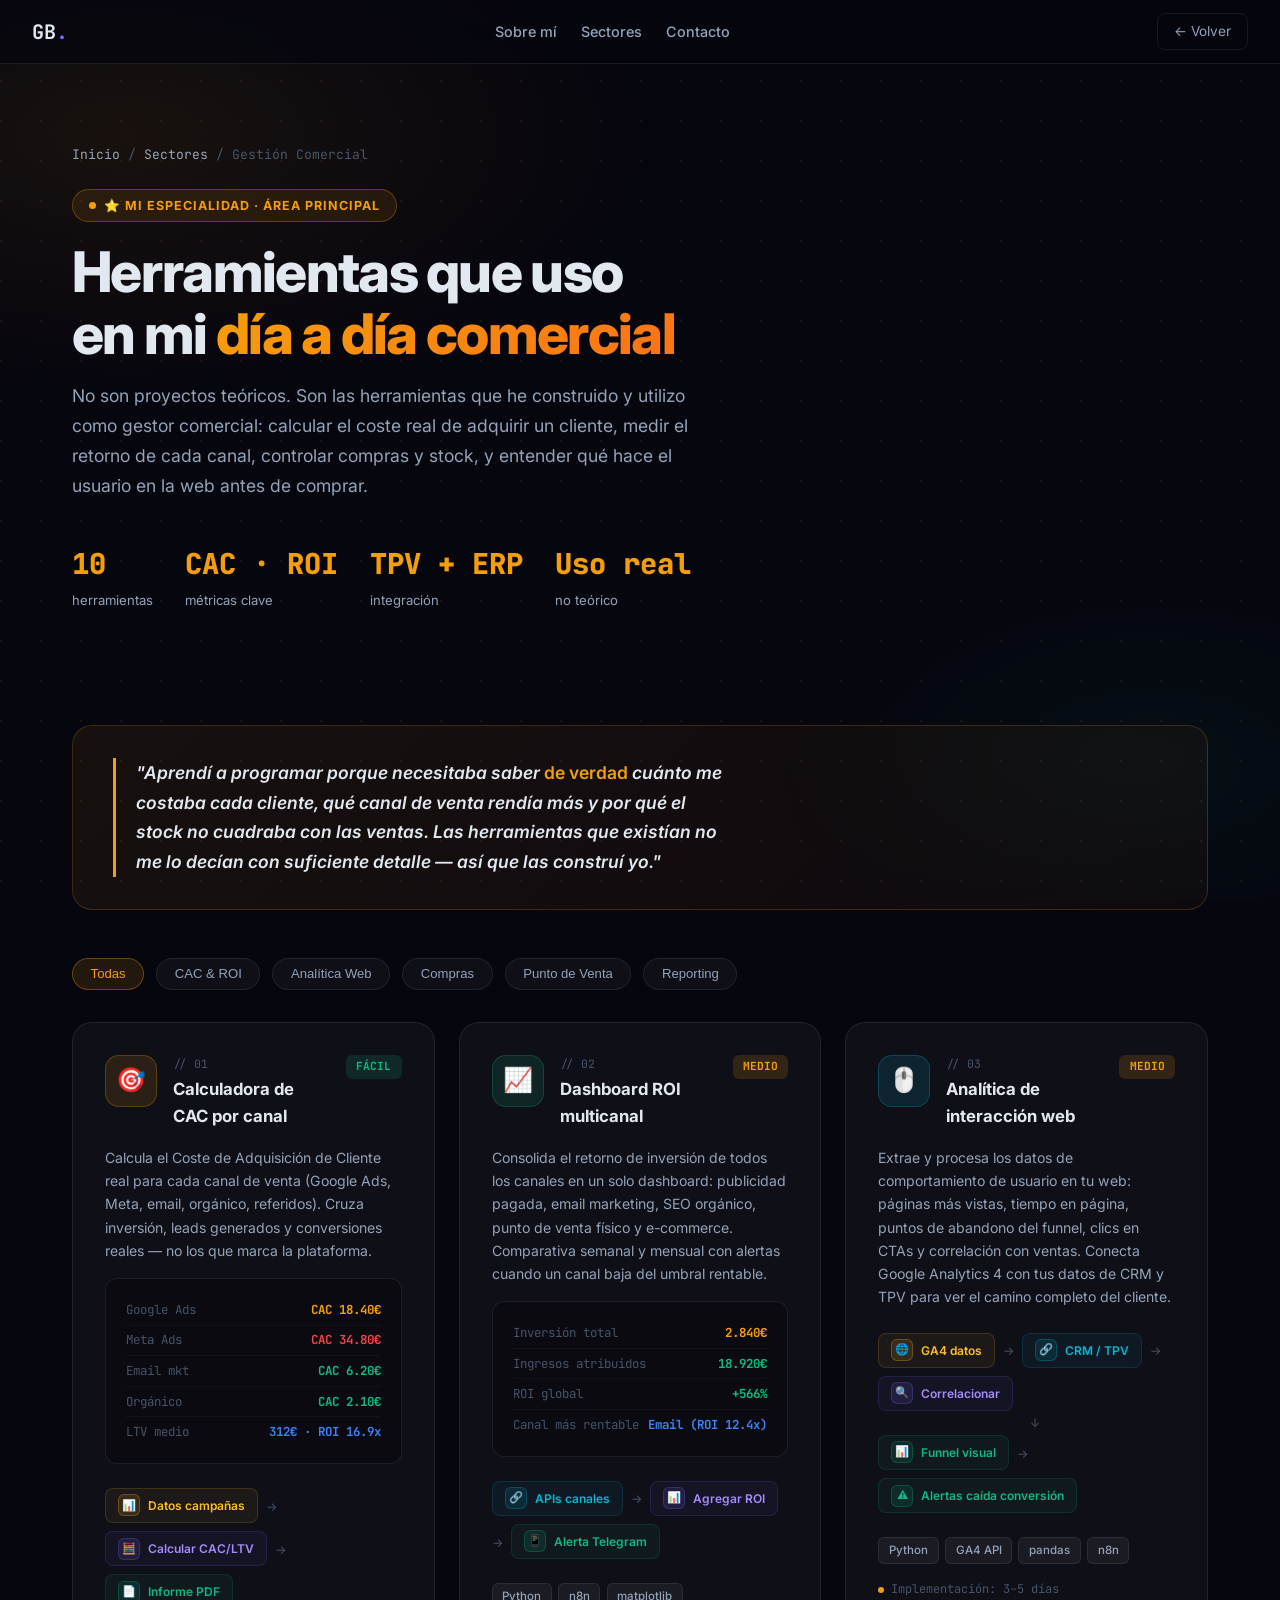
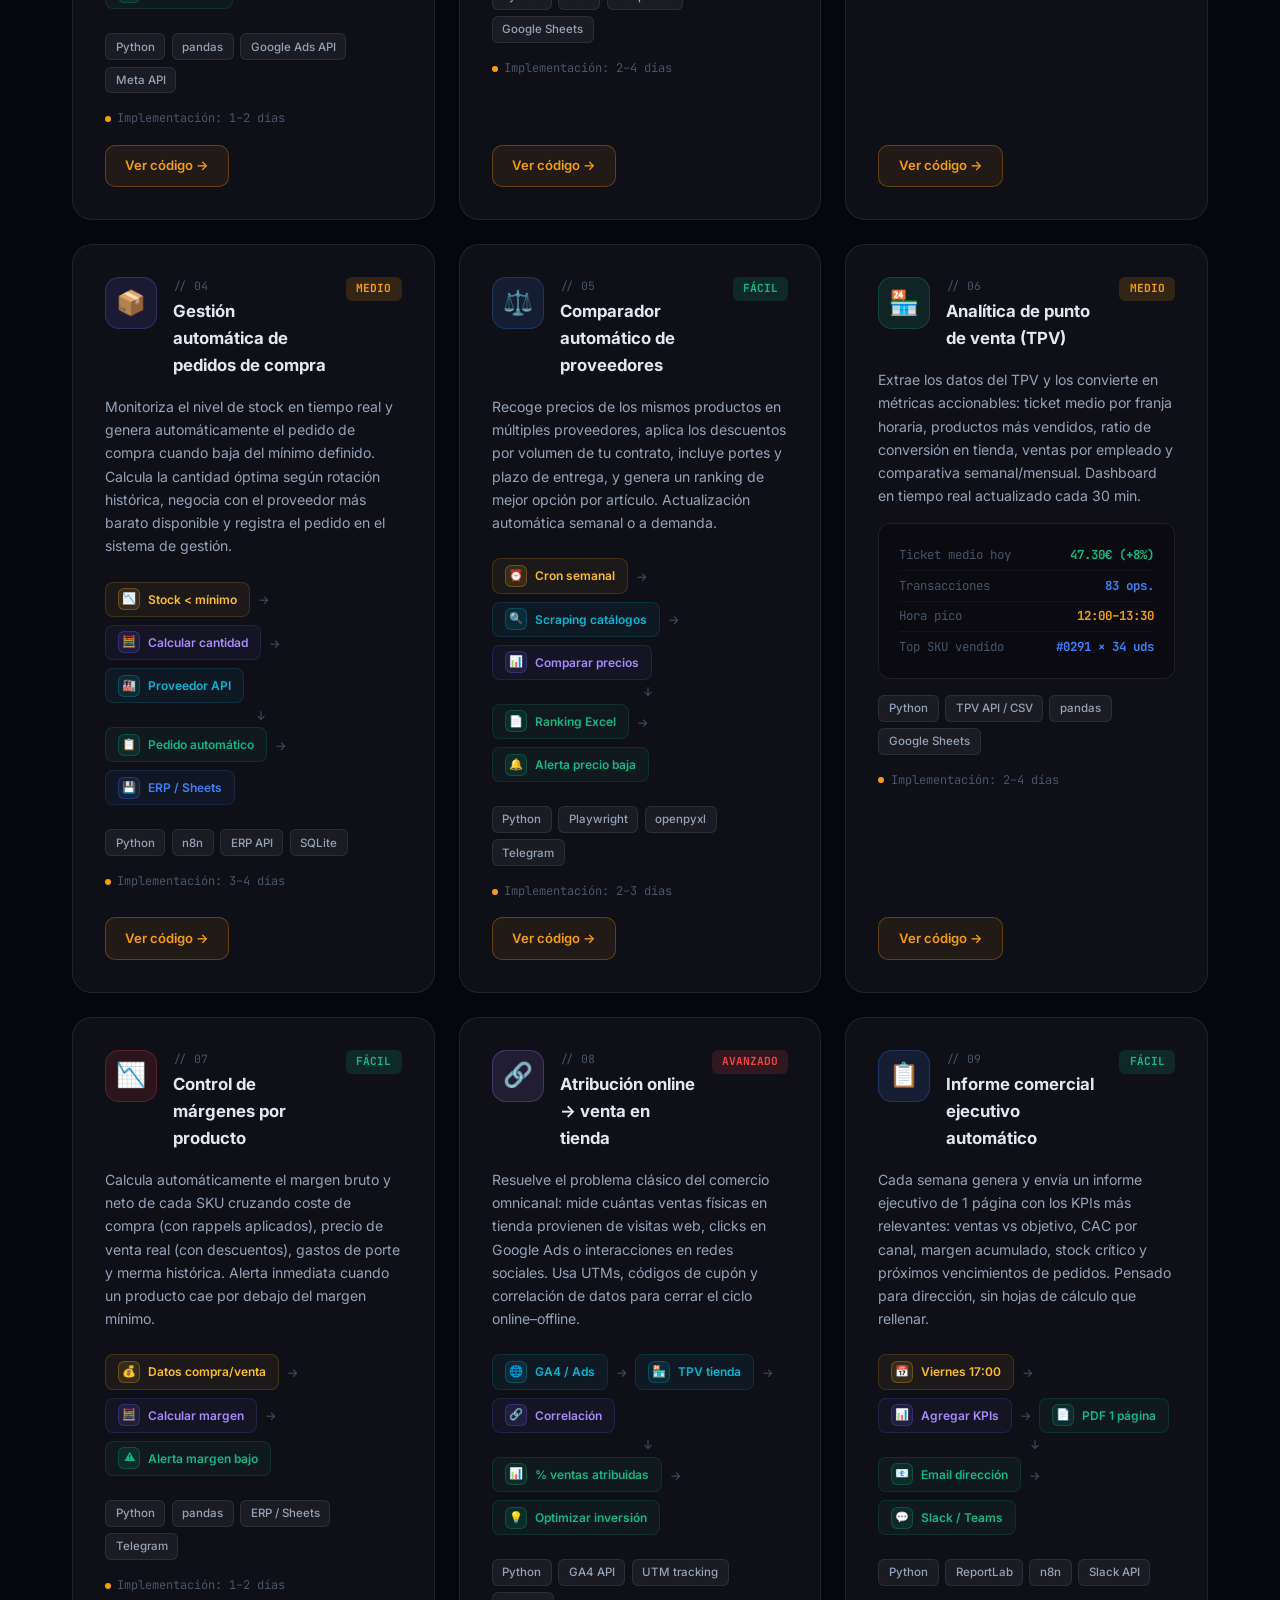
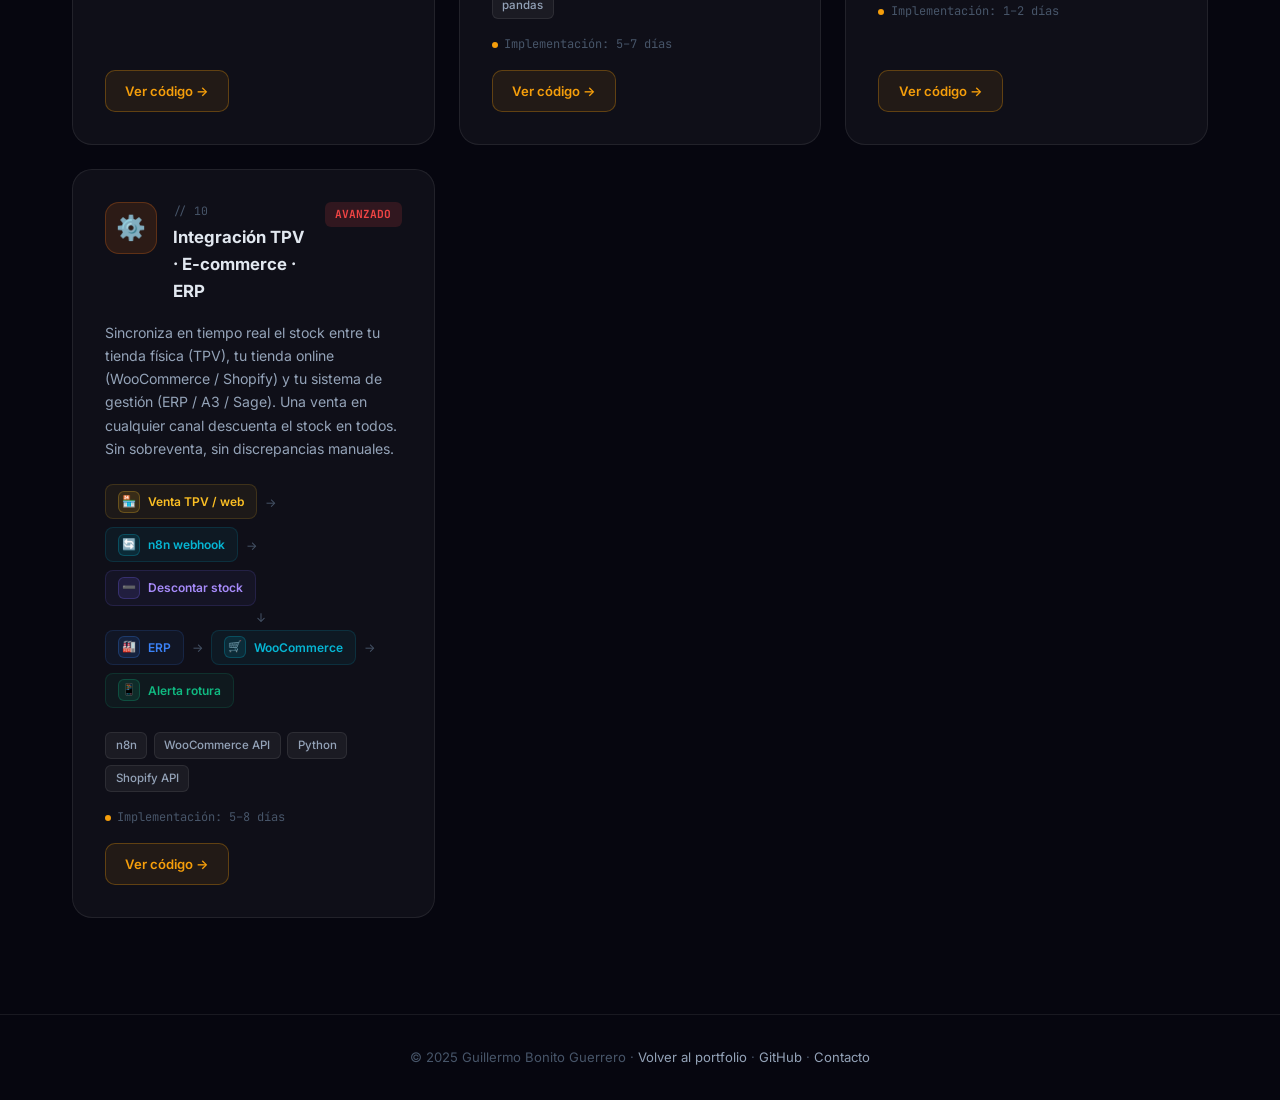
==== comercio.html @ 6737d1d6 "Add real profile, Gestion Comercial sector + page (CAC, ROI, TPV, compras), n8n to stack, rewrite he" ====
<!DOCTYPE html>
<html lang="es">
<head>
  <meta charset="UTF-8" />
  <meta name="viewport" content="width=device-width, initial-scale=1.0" />
  <title>Gestión Comercial & Automatización — Guillermo Bonito</title>
  <meta name="description" content="10 herramientas para gestión comercial: CAC, ROI, compras, TPV, analítica web y aplicaciones informáticas al comercio." />
  <link rel="preconnect" href="https://fonts.googleapis.com" />
  <link rel="preconnect" href="https://fonts.gstatic.com" crossorigin />
  <link href="https://fonts.googleapis.com/css2?family=Inter:wght@400;500;600;700&family=JetBrains+Mono:wght@400;500&display=swap" rel="stylesheet" />
  <style>
    *, *::before, *::after { box-sizing: border-box; margin: 0; padding: 0; }
    :root {
      --bg: #06060f; --bg2: #0d0d1a;
      --purple: #7c6aff; --purple-light: #a78bfa;
      --amber: #f59e0b; --cyan: #06b6d4; --blue: #3b82f6;
      --green: #10b981; --red: #ef4444; --orange: #f97316;
      --glass: rgba(255,255,255,0.04); --glass-border: rgba(255,255,255,0.08);
      --text: #e2e8f0; --text-muted: #94a3b8; --text-dim: #475569;
    }
    html { scroll-behavior: smooth; }
    body { background: var(--bg); color: var(--text); font-family: 'Inter', sans-serif; overflow-x: hidden; line-height: 1.6; }

    body::before {
      content: ''; position: fixed; inset: 0;
      background-image: radial-gradient(circle at 1px 1px, rgba(245,158,11,0.1) 1px, transparent 0);
      background-size: 40px 40px; pointer-events: none; z-index: 0;
      animation: bgDrift 20s ease-in-out infinite alternate;
    }
    @keyframes bgDrift { from{background-position:0 0} to{background-position:40px 40px} }
    body::after {
      content:''; position:fixed; inset:0;
      background: radial-gradient(ellipse 70% 50% at 10% 15%, rgba(245,158,11,0.08) 0%, transparent 60%),
                  radial-gradient(ellipse 50% 40% at 90% 85%, rgba(16,185,129,0.05) 0%, transparent 60%);
      pointer-events:none; z-index:0;
    }
    nav,main,footer,section,header { position: relative; z-index: 1; }

    /* NAV */
    .nav { position:fixed; top:0; left:0; right:0; z-index:100; display:flex; align-items:center; justify-content:space-between; padding:0 2rem; height:64px; background:rgba(6,6,15,0.75); backdrop-filter:blur(20px); border-bottom:1px solid var(--glass-border); }
    .nav-logo { font-family:'JetBrains Mono',monospace; font-weight:700; font-size:1.25rem; color:var(--text); text-decoration:none; }
    .nav-logo .accent { color: var(--purple); }
    .nav-links { display:flex; align-items:center; gap:1.5rem; }
    .nav-links a { color:var(--text-muted); text-decoration:none; font-size:0.9rem; font-weight:500; transition:color 0.2s; }
    .nav-links a:hover { color:var(--text); }
    .nav-back { display:flex; align-items:center; gap:0.5rem; color:var(--text-muted); font-size:0.85rem; text-decoration:none; border:1px solid var(--glass-border); padding:0.4rem 1rem; border-radius:8px; transition:all 0.2s; }
    .nav-back:hover { color:var(--text); border-color:rgba(255,255,255,0.2); }

    /* HERO */
    .hero { padding: 9rem 2rem 4rem; max-width: 1200px; margin: 0 auto; }
    .breadcrumb { display:flex; align-items:center; gap:0.5rem; font-size:0.82rem; color:var(--text-dim); font-family:'JetBrains Mono',monospace; margin-bottom:1.5rem; }
    .breadcrumb a { color:var(--text-muted); text-decoration:none; }
    .breadcrumb a:hover { color:var(--text); }

    .sector-badge { display:inline-flex; align-items:center; gap:0.5rem; background:rgba(245,158,11,0.1); border:1px solid rgba(245,158,11,0.3); border-radius:999px; padding:0.35rem 1rem; font-size:0.78rem; font-weight:700; color:var(--amber); text-transform:uppercase; letter-spacing:0.08em; margin-bottom:1.25rem; }
    .sector-badge::before { content:''; width:7px; height:7px; border-radius:50%; background:var(--amber); animation:blink 1.4s ease-in-out infinite; }
    @keyframes blink { 0%,100%{opacity:1} 50%{opacity:0.2} }

    .hero-title { font-size:clamp(2.2rem,5vw,3.5rem); font-weight:800; line-height:1.1; letter-spacing:-0.03em; margin-bottom:1rem; }
    .hl { background:linear-gradient(135deg,#f59e0b,#f97316); -webkit-background-clip:text; -webkit-text-fill-color:transparent; background-clip:text; }
    .hero-subtitle { font-size:1.1rem; color:var(--text-muted); max-width:640px; margin-bottom:2.5rem; line-height:1.7; }

    .hero-stats { display:flex; flex-wrap:wrap; gap:2rem; margin-bottom:3rem; }
    .hero-stat strong { display:block; font-size:1.8rem; font-weight:800; color:var(--amber); font-family:'JetBrains Mono',monospace; }
    .hero-stat span { font-size:0.82rem; color:var(--text-muted); }

    /* PERFIL BLOQUE */
    .profile-block { max-width:1200px; margin:0 auto 3rem; padding:0 2rem; }
    .profile-inner { background:linear-gradient(135deg,rgba(245,158,11,0.07),rgba(249,115,22,0.04)); border:1px solid rgba(245,158,11,0.2); border-radius:20px; padding:2rem 2.5rem; display:flex; flex-wrap:wrap; gap:2rem; align-items:center; }
    .profile-quote { font-size:1.1rem; font-weight:600; color:var(--text); font-style:italic; max-width:620px; line-height:1.7; border-left:3px solid var(--amber); padding-left:1.25rem; }
    .profile-quote em { color:var(--amber); font-style:normal; }

    /* FILTER */
    .filter-bar { max-width:1200px; margin:0 auto 2rem; padding:0 2rem; display:flex; flex-wrap:wrap; gap:0.75rem; }
    .filter-btn { padding:0.45rem 1.1rem; border-radius:999px; border:1px solid var(--glass-border); background:var(--glass); color:var(--text-muted); font-size:0.82rem; font-weight:500; cursor:pointer; transition:all 0.2s; }
    .filter-btn:hover,.filter-btn.active { background:rgba(245,158,11,0.12); border-color:rgba(245,158,11,0.35); color:var(--amber); }

    /* GRID */
    .projects-grid { max-width:1200px; margin:0 auto; padding:0 2rem 6rem; display:grid; grid-template-columns:repeat(auto-fill,minmax(340px,1fr)); gap:1.5rem; }

    /* CARD */
    .pcard { background:var(--glass); border:1px solid var(--glass-border); border-radius:20px; padding:2rem; display:flex; flex-direction:column; gap:1rem; transition:transform 0.25s ease,border-color 0.25s ease,box-shadow 0.25s ease; position:relative; overflow:hidden; }
    .pcard::before { content:''; position:absolute; top:0; left:0; right:0; height:3px; background:linear-gradient(90deg,#f59e0b,#f97316); opacity:0; transition:opacity 0.3s; }
    .pcard:hover { transform:translateY(-4px); border-color:rgba(245,158,11,0.25); box-shadow:0 16px 48px rgba(0,0,0,0.3); }
    .pcard:hover::before { opacity:1; }

    .pcard-header { display:flex; align-items:flex-start; justify-content:space-between; gap:1rem; }
    .pcard-icon { width:52px; height:52px; flex-shrink:0; border-radius:14px; display:flex; align-items:center; justify-content:center; font-size:1.5rem; }
    .pcard-meta { flex:1; }
    .pcard-num { font-family:'JetBrains Mono',monospace; font-size:0.72rem; color:var(--text-dim); margin-bottom:0.2rem; }
    .pcard-title { font-size:1.05rem; font-weight:700; color:var(--text); }
    .pcard-diff { padding:0.2rem 0.65rem; border-radius:6px; font-size:0.7rem; font-weight:700; font-family:'JetBrains Mono',monospace; flex-shrink:0; }
    .diff-easy { background:rgba(16,185,129,0.15); color:var(--green); }
    .diff-med  { background:rgba(245,158,11,0.15); color:var(--amber); }
    .diff-hard { background:rgba(239,68,68,0.15);  color:var(--red); }

    .pcard-desc { font-size:0.88rem; color:var(--text-muted); line-height:1.65; }

    /* METRIC PREVIEW — for CAC/ROI cards */
    .metric-preview { background:rgba(0,0,0,0.3); border:1px solid var(--glass-border); border-radius:12px; padding:1rem 1.25rem; font-family:'JetBrains Mono',monospace; font-size:0.78rem; }
    .metric-row { display:flex; justify-content:space-between; align-items:center; padding:0.3rem 0; border-bottom:1px solid rgba(255,255,255,0.04); }
    .metric-row:last-child { border-bottom:none; }
    .metric-label { color:var(--text-dim); }
    .metric-value { font-weight:700; }
    .metric-green { color:var(--green); }
    .metric-amber { color:var(--amber); }
    .metric-red { color:var(--red); }
    .metric-blue { color:var(--blue); }

    /* WORKFLOW */
    .wf { display:flex; flex-direction:column; gap:0; margin:0.5rem 0; }
    .wf-row { display:flex; align-items:center; gap:0.5rem; flex-wrap:wrap; }
    .wf-node { display:flex; align-items:center; gap:0.5rem; padding:0.35rem 0.75rem; border-radius:8px; font-size:0.75rem; font-weight:600; white-space:nowrap; }
    .wf-icon { width:22px; height:22px; border-radius:6px; display:flex; align-items:center; justify-content:center; font-size:0.7rem; flex-shrink:0; }
    .wf-arrow::after { content:'→'; font-size:0.75rem; color:var(--text-dim); }
    .wf-arrow-down { width:100%; display:flex; justify-content:center; color:var(--text-dim); font-size:0.75rem; padding:0.15rem 0 0.15rem 1rem; }
    .wf-trigger .wf-icon { background:rgba(251,191,36,0.12);border:1px solid rgba(251,191,36,0.25);color:#fbbf24; }
    .wf-trigger { color:#fbbf24; background:rgba(251,191,36,0.06); border:1px solid rgba(251,191,36,0.15); }
    .wf-process .wf-icon { background:rgba(124,106,255,0.12);border:1px solid rgba(124,106,255,0.25);color:#7c6aff; }
    .wf-process { color:#a78bfa; background:rgba(124,106,255,0.06); border:1px solid rgba(124,106,255,0.15); }
    .wf-api .wf-icon { background:rgba(6,182,212,0.12);border:1px solid rgba(6,182,212,0.25);color:#06b6d4; }
    .wf-api { color:#06b6d4; background:rgba(6,182,212,0.06); border:1px solid rgba(6,182,212,0.15); }
    .wf-storage .wf-icon { background:rgba(59,130,246,0.12);border:1px solid rgba(59,130,246,0.25);color:#3b82f6; }
    .wf-storage { color:#3b82f6; background:rgba(59,130,246,0.06); border:1px solid rgba(59,130,246,0.15); }
    .wf-output .wf-icon { background:rgba(16,185,129,0.12);border:1px solid rgba(16,185,129,0.25);color:#10b981; }
    .wf-output { color:#10b981; background:rgba(16,185,129,0.06); border:1px solid rgba(16,185,129,0.15); }

    .pcard-tags { display:flex; flex-wrap:wrap; gap:0.4rem; }
    .tag { padding:0.2rem 0.6rem; border-radius:6px; font-size:0.72rem; font-weight:500; background:rgba(255,255,255,0.05); border:1px solid rgba(255,255,255,0.08); color:var(--text-muted); }
    .pcard-time { display:flex; align-items:center; gap:0.4rem; font-size:0.75rem; color:var(--text-dim); font-family:'JetBrains Mono',monospace; }
    .pcard-time .dot { width:6px; height:6px; border-radius:50%; background:var(--amber); animation:blink 1.4s ease-in-out infinite; }
    .pcard-cta { display:inline-flex; align-items:center; gap:0.5rem; margin-top:auto; padding:0.6rem 1.2rem; border-radius:10px; border:1px solid rgba(245,158,11,0.3); background:rgba(245,158,11,0.08); color:var(--amber); font-size:0.82rem; font-weight:600; text-decoration:none; transition:all 0.2s; align-self:flex-start; }
    .pcard-cta:hover { background:rgba(245,158,11,0.16); border-color:rgba(245,158,11,0.5); }

    footer { border-top:1px solid var(--glass-border); padding:2rem; text-align:center; font-size:0.82rem; color:var(--text-dim); }
    footer a { color:var(--text-muted); text-decoration:none; }
    footer a:hover { color:var(--text); }
    .fade-up { opacity:0; transform:translateY(24px); transition:opacity 0.6s ease,transform 0.6s ease; }
    .fade-up.visible { opacity:1; transform:translateY(0); }
  </style>
</head>
<body>

  <nav class="nav">
    <a href="index.html" class="nav-logo">GB<span class="accent">.</span></a>
    <div class="nav-links">
      <a href="index.html#sobre-mi">Sobre mí</a>
      <a href="index.html#sectores">Sectores</a>
      <a href="index.html#contacto">Contacto</a>
    </div>
    <a href="index.html#sectores" class="nav-back">← Volver</a>
  </nav>

  <header class="hero">
    <div class="breadcrumb fade-up">
      <a href="index.html">Inicio</a><span>/</span>
      <a href="index.html#sectores">Sectores</a><span>/</span>
      <span>Gestión Comercial</span>
    </div>

    <div class="sector-badge fade-up">⭐ Mi especialidad · Área principal</div>

    <h1 class="hero-title fade-up">
      Herramientas que uso<br>en mi <span class="hl">día a día comercial</span>
    </h1>
    <p class="hero-subtitle fade-up">
      No son proyectos teóricos. Son las herramientas que he construido y utilizo como gestor comercial: calcular el coste real de adquirir un cliente, medir el retorno de cada canal, controlar compras y stock, y entender qué hace el usuario en la web antes de comprar.
    </p>

    <div class="hero-stats fade-up">
      <div class="hero-stat"><strong>10</strong><span>herramientas</span></div>
      <div class="hero-stat"><strong>CAC · ROI</strong><span>métricas clave</span></div>
      <div class="hero-stat"><strong>TPV + ERP</strong><span>integración</span></div>
      <div class="hero-stat"><strong>Uso real</strong><span>no teórico</span></div>
    </div>
  </header>

  <!-- PERFIL -->
  <div class="profile-block fade-up">
    <div class="profile-inner">
      <p class="profile-quote">
        "Aprendí a programar porque necesitaba saber <em>de verdad</em> cuánto me costaba cada cliente, qué canal de venta rendía más y por qué el stock no cuadraba con las ventas. Las herramientas que existían no me lo decían con suficiente detalle — así que las construí yo."
      </p>
    </div>
  </div>

  <!-- FILTER -->
  <div class="filter-bar fade-up">
    <button class="filter-btn active" data-filter="all">Todas</button>
    <button class="filter-btn" data-filter="cac-roi">CAC &amp; ROI</button>
    <button class="filter-btn" data-filter="web">Analítica Web</button>
    <button class="filter-btn" data-filter="compras">Compras</button>
    <button class="filter-btn" data-filter="tpv">Punto de Venta</button>
    <button class="filter-btn" data-filter="reporting">Reporting</button>
  </div>

  <div class="projects-grid">

    <!-- 01 CALCULADORA CAC -->
    <div class="pcard fade-up" data-tags="cac-roi reporting">
      <div class="pcard-header">
        <div class="pcard-icon" style="background:rgba(245,158,11,0.12);border:1px solid rgba(245,158,11,0.25);">🎯</div>
        <div class="pcard-meta">
          <div class="pcard-num">// 01</div>
          <div class="pcard-title">Calculadora de CAC por canal</div>
        </div>
        <span class="pcard-diff diff-easy">FÁCIL</span>
      </div>
      <p class="pcard-desc">Calcula el Coste de Adquisición de Cliente real para cada canal de venta (Google Ads, Meta, email, orgánico, referidos). Cruza inversión, leads generados y conversiones reales — no los que marca la plataforma.</p>
      <div class="metric-preview">
        <div class="metric-row"><span class="metric-label">Google Ads</span><span class="metric-value metric-amber">CAC 18.40€</span></div>
        <div class="metric-row"><span class="metric-label">Meta Ads</span><span class="metric-value metric-red">CAC 34.80€</span></div>
        <div class="metric-row"><span class="metric-label">Email mkt</span><span class="metric-value metric-green">CAC 6.20€</span></div>
        <div class="metric-row"><span class="metric-label">Orgánico</span><span class="metric-value metric-green">CAC 2.10€</span></div>
        <div class="metric-row"><span class="metric-label">LTV medio</span><span class="metric-value metric-blue">312€ · ROI 16.9x</span></div>
      </div>
      <div class="wf">
        <div class="wf-row">
          <div class="wf-node wf-trigger"><div class="wf-icon">📊</div>Datos campañas</div>
          <div class="wf-arrow"></div>
          <div class="wf-node wf-process"><div class="wf-icon">🧮</div>Calcular CAC/LTV</div>
          <div class="wf-arrow"></div>
          <div class="wf-node wf-output"><div class="wf-icon">📄</div>Informe PDF</div>
        </div>
      </div>
      <div class="pcard-tags"><span class="tag">Python</span><span class="tag">pandas</span><span class="tag">Google Ads API</span><span class="tag">Meta API</span></div>
      <div class="pcard-time"><div class="dot"></div>Implementación: 1–2 días</div>
      <a href="https://github.com/guillermobg08-a11y" target="_blank" class="pcard-cta">Ver código →</a>
    </div>

    <!-- 02 DASHBOARD ROI MULTICANAL -->
    <div class="pcard fade-up" data-tags="cac-roi reporting">
      <div class="pcard-header">
        <div class="pcard-icon" style="background:rgba(16,185,129,0.12);border:1px solid rgba(16,185,129,0.25);">📈</div>
        <div class="pcard-meta">
          <div class="pcard-num">// 02</div>
          <div class="pcard-title">Dashboard ROI multicanal</div>
        </div>
        <span class="pcard-diff diff-med">MEDIO</span>
      </div>
      <p class="pcard-desc">Consolida el retorno de inversión de todos los canales en un solo dashboard: publicidad pagada, email marketing, SEO orgánico, punto de venta físico y e-commerce. Comparativa semanal y mensual con alertas cuando un canal baja del umbral rentable.</p>
      <div class="metric-preview">
        <div class="metric-row"><span class="metric-label">Inversión total</span><span class="metric-value metric-amber">2.840€</span></div>
        <div class="metric-row"><span class="metric-label">Ingresos atribuidos</span><span class="metric-value metric-green">18.920€</span></div>
        <div class="metric-row"><span class="metric-label">ROI global</span><span class="metric-value metric-green">+566%</span></div>
        <div class="metric-row"><span class="metric-label">Canal más rentable</span><span class="metric-value metric-blue">Email (ROI 12.4x)</span></div>
      </div>
      <div class="wf">
        <div class="wf-row">
          <div class="wf-node wf-api"><div class="wf-icon">🔗</div>APIs canales</div>
          <div class="wf-arrow"></div>
          <div class="wf-node wf-process"><div class="wf-icon">📊</div>Agregar ROI</div>
          <div class="wf-arrow"></div>
          <div class="wf-node wf-output"><div class="wf-icon">📱</div>Alerta Telegram</div>
        </div>
      </div>
      <div class="pcard-tags"><span class="tag">Python</span><span class="tag">n8n</span><span class="tag">matplotlib</span><span class="tag">Google Sheets</span></div>
      <div class="pcard-time"><div class="dot"></div>Implementación: 2–4 días</div>
      <a href="https://github.com/guillermobg08-a11y" target="_blank" class="pcard-cta">Ver código →</a>
    </div>

    <!-- 03 ANALÍTICA DE INTERACCIÓN WEB -->
    <div class="pcard fade-up" data-tags="web">
      <div class="pcard-header">
        <div class="pcard-icon" style="background:rgba(6,182,212,0.12);border:1px solid rgba(6,182,212,0.25);">🖱️</div>
        <div class="pcard-meta">
          <div class="pcard-num">// 03</div>
          <div class="pcard-title">Analítica de interacción web</div>
        </div>
        <span class="pcard-diff diff-med">MEDIO</span>
      </div>
      <p class="pcard-desc">Extrae y procesa los datos de comportamiento de usuario en tu web: páginas más vistas, tiempo en página, puntos de abandono del funnel, clics en CTAs y correlación con ventas. Conecta Google Analytics 4 con tus datos de CRM y TPV para ver el camino completo del cliente.</p>
      <div class="wf">
        <div class="wf-row">
          <div class="wf-node wf-trigger"><div class="wf-icon">🌐</div>GA4 datos</div>
          <div class="wf-arrow"></div>
          <div class="wf-node wf-api"><div class="wf-icon">🔗</div>CRM / TPV</div>
          <div class="wf-arrow"></div>
          <div class="wf-node wf-process"><div class="wf-icon">🔍</div>Correlacionar</div>
        </div>
        <div class="wf-arrow-down">↓</div>
        <div class="wf-row">
          <div class="wf-node wf-output"><div class="wf-icon">📊</div>Funnel visual</div>
          <div class="wf-arrow"></div>
          <div class="wf-node wf-output"><div class="wf-icon">⚠️</div>Alertas caída conversión</div>
        </div>
      </div>
      <div class="pcard-tags"><span class="tag">Python</span><span class="tag">GA4 API</span><span class="tag">pandas</span><span class="tag">n8n</span></div>
      <div class="pcard-time"><div class="dot"></div>Implementación: 3–5 días</div>
      <a href="https://github.com/guillermobg08-a11y" target="_blank" class="pcard-cta">Ver código →</a>
    </div>

    <!-- 04 GESTIÓN DE PEDIDOS DE COMPRA -->
    <div class="pcard fade-up" data-tags="compras">
      <div class="pcard-header">
        <div class="pcard-icon" style="background:rgba(124,106,255,0.12);border:1px solid rgba(124,106,255,0.25);">📦</div>
        <div class="pcard-meta">
          <div class="pcard-num">// 04</div>
          <div class="pcard-title">Gestión automática de pedidos de compra</div>
        </div>
        <span class="pcard-diff diff-med">MEDIO</span>
      </div>
      <p class="pcard-desc">Monitoriza el nivel de stock en tiempo real y genera automáticamente el pedido de compra cuando baja del mínimo definido. Calcula la cantidad óptima según rotación histórica, negocia con el proveedor más barato disponible y registra el pedido en el sistema de gestión.</p>
      <div class="wf">
        <div class="wf-row">
          <div class="wf-node wf-trigger"><div class="wf-icon">📉</div>Stock &lt; mínimo</div>
          <div class="wf-arrow"></div>
          <div class="wf-node wf-process"><div class="wf-icon">🧮</div>Calcular cantidad</div>
          <div class="wf-arrow"></div>
          <div class="wf-node wf-api"><div class="wf-icon">🏭</div>Proveedor API</div>
        </div>
        <div class="wf-arrow-down">↓</div>
        <div class="wf-row">
          <div class="wf-node wf-output"><div class="wf-icon">📋</div>Pedido automático</div>
          <div class="wf-arrow"></div>
          <div class="wf-node wf-storage"><div class="wf-icon">💾</div>ERP / Sheets</div>
        </div>
      </div>
      <div class="pcard-tags"><span class="tag">Python</span><span class="tag">n8n</span><span class="tag">ERP API</span><span class="tag">SQLite</span></div>
      <div class="pcard-time"><div class="dot"></div>Implementación: 3–4 días</div>
      <a href="https://github.com/guillermobg08-a11y" target="_blank" class="pcard-cta">Ver código →</a>
    </div>

    <!-- 05 COMPARADOR DE PROVEEDORES -->
    <div class="pcard fade-up" data-tags="compras">
      <div class="pcard-header">
        <div class="pcard-icon" style="background:rgba(59,130,246,0.12);border:1px solid rgba(59,130,246,0.25);">⚖️</div>
        <div class="pcard-meta">
          <div class="pcard-num">// 05</div>
          <div class="pcard-title">Comparador automático de proveedores</div>
        </div>
        <span class="pcard-diff diff-easy">FÁCIL</span>
      </div>
      <p class="pcard-desc">Recoge precios de los mismos productos en múltiples proveedores, aplica los descuentos por volumen de tu contrato, incluye portes y plazo de entrega, y genera un ranking de mejor opción por artículo. Actualización automática semanal o a demanda.</p>
      <div class="wf">
        <div class="wf-row">
          <div class="wf-node wf-trigger"><div class="wf-icon">⏰</div>Cron semanal</div>
          <div class="wf-arrow"></div>
          <div class="wf-node wf-api"><div class="wf-icon">🔍</div>Scraping catálogos</div>
          <div class="wf-arrow"></div>
          <div class="wf-node wf-process"><div class="wf-icon">📊</div>Comparar precios</div>
        </div>
        <div class="wf-arrow-down">↓</div>
        <div class="wf-row">
          <div class="wf-node wf-output"><div class="wf-icon">📄</div>Ranking Excel</div>
          <div class="wf-arrow"></div>
          <div class="wf-node wf-output"><div class="wf-icon">🔔</div>Alerta precio baja</div>
        </div>
      </div>
      <div class="pcard-tags"><span class="tag">Python</span><span class="tag">Playwright</span><span class="tag">openpyxl</span><span class="tag">Telegram</span></div>
      <div class="pcard-time"><div class="dot"></div>Implementación: 2–3 días</div>
      <a href="https://github.com/guillermobg08-a11y" target="_blank" class="pcard-cta">Ver código →</a>
    </div>

    <!-- 06 ANALÍTICA TPV -->
    <div class="pcard fade-up" data-tags="tpv reporting">
      <div class="pcard-header">
        <div class="pcard-icon" style="background:rgba(16,185,129,0.12);border:1px solid rgba(16,185,129,0.25);">🏪</div>
        <div class="pcard-meta">
          <div class="pcard-num">// 06</div>
          <div class="pcard-title">Analítica de punto de venta (TPV)</div>
        </div>
        <span class="pcard-diff diff-med">MEDIO</span>
      </div>
      <p class="pcard-desc">Extrae los datos del TPV y los convierte en métricas accionables: ticket medio por franja horaria, productos más vendidos, ratio de conversión en tienda, ventas por empleado y comparativa semanal/mensual. Dashboard en tiempo real actualizado cada 30 min.</p>
      <div class="metric-preview">
        <div class="metric-row"><span class="metric-label">Ticket medio hoy</span><span class="metric-value metric-green">47.30€ (+8%)</span></div>
        <div class="metric-row"><span class="metric-label">Transacciones</span><span class="metric-value metric-blue">83 ops.</span></div>
        <div class="metric-row"><span class="metric-label">Hora pico</span><span class="metric-value metric-amber">12:00–13:30</span></div>
        <div class="metric-row"><span class="metric-label">Top SKU vendido</span><span class="metric-value metric-blue">#0291 × 34 uds</span></div>
      </div>
      <div class="pcard-tags"><span class="tag">Python</span><span class="tag">TPV API / CSV</span><span class="tag">pandas</span><span class="tag">Google Sheets</span></div>
      <div class="pcard-time"><div class="dot"></div>Implementación: 2–4 días</div>
      <a href="https://github.com/guillermobg08-a11y" target="_blank" class="pcard-cta">Ver código →</a>
    </div>

    <!-- 07 CONTROL DE MÁRGENES -->
    <div class="pcard fade-up" data-tags="compras reporting cac-roi">
      <div class="pcard-header">
        <div class="pcard-icon" style="background:rgba(239,68,68,0.12);border:1px solid rgba(239,68,68,0.25);">📉</div>
        <div class="pcard-meta">
          <div class="pcard-num">// 07</div>
          <div class="pcard-title">Control de márgenes por producto</div>
        </div>
        <span class="pcard-diff diff-easy">FÁCIL</span>
      </div>
      <p class="pcard-desc">Calcula automáticamente el margen bruto y neto de cada SKU cruzando coste de compra (con rappels aplicados), precio de venta real (con descuentos), gastos de porte y merma histórica. Alerta inmediata cuando un producto cae por debajo del margen mínimo.</p>
      <div class="wf">
        <div class="wf-row">
          <div class="wf-node wf-trigger"><div class="wf-icon">💰</div>Datos compra/venta</div>
          <div class="wf-arrow"></div>
          <div class="wf-node wf-process"><div class="wf-icon">🧮</div>Calcular margen</div>
          <div class="wf-arrow"></div>
          <div class="wf-node wf-output"><div class="wf-icon">⚠️</div>Alerta margen bajo</div>
        </div>
      </div>
      <div class="pcard-tags"><span class="tag">Python</span><span class="tag">pandas</span><span class="tag">ERP / Sheets</span><span class="tag">Telegram</span></div>
      <div class="pcard-time"><div class="dot"></div>Implementación: 1–2 días</div>
      <a href="https://github.com/guillermobg08-a11y" target="_blank" class="pcard-cta">Ver código →</a>
    </div>

    <!-- 08 SEGUIMIENTO DE CAMPAÑAS ONLINE–OFFLINE -->
    <div class="pcard fade-up" data-tags="web cac-roi">
      <div class="pcard-header">
        <div class="pcard-icon" style="background:rgba(167,139,250,0.12);border:1px solid rgba(167,139,250,0.25);">🔗</div>
        <div class="pcard-meta">
          <div class="pcard-num">// 08</div>
          <div class="pcard-title">Atribución online → venta en tienda</div>
        </div>
        <span class="pcard-diff diff-hard">AVANZADO</span>
      </div>
      <p class="pcard-desc">Resuelve el problema clásico del comercio omnicanal: mide cuántas ventas físicas en tienda provienen de visitas web, clicks en Google Ads o interacciones en redes sociales. Usa UTMs, códigos de cupón y correlación de datos para cerrar el ciclo online–offline.</p>
      <div class="wf">
        <div class="wf-row">
          <div class="wf-node wf-api"><div class="wf-icon">🌐</div>GA4 / Ads</div>
          <div class="wf-arrow"></div>
          <div class="wf-node wf-api"><div class="wf-icon">🏪</div>TPV tienda</div>
          <div class="wf-arrow"></div>
          <div class="wf-node wf-process"><div class="wf-icon">🔗</div>Correlación</div>
        </div>
        <div class="wf-arrow-down">↓</div>
        <div class="wf-row">
          <div class="wf-node wf-output"><div class="wf-icon">📊</div>% ventas atribuidas</div>
          <div class="wf-arrow"></div>
          <div class="wf-node wf-output"><div class="wf-icon">💡</div>Optimizar inversión</div>
        </div>
      </div>
      <div class="pcard-tags"><span class="tag">Python</span><span class="tag">GA4 API</span><span class="tag">UTM tracking</span><span class="tag">pandas</span></div>
      <div class="pcard-time"><div class="dot"></div>Implementación: 5–7 días</div>
      <a href="https://github.com/guillermobg08-a11y" target="_blank" class="pcard-cta">Ver código →</a>
    </div>

    <!-- 09 INFORME COMERCIAL EJECUTIVO -->
    <div class="pcard fade-up" data-tags="reporting">
      <div class="pcard-header">
        <div class="pcard-icon" style="background:rgba(59,130,246,0.12);border:1px solid rgba(59,130,246,0.25);">📋</div>
        <div class="pcard-meta">
          <div class="pcard-num">// 09</div>
          <div class="pcard-title">Informe comercial ejecutivo automático</div>
        </div>
        <span class="pcard-diff diff-easy">FÁCIL</span>
      </div>
      <p class="pcard-desc">Cada semana genera y envía un informe ejecutivo de 1 página con los KPIs más relevantes: ventas vs objetivo, CAC por canal, margen acumulado, stock crítico y próximos vencimientos de pedidos. Pensado para dirección, sin hojas de cálculo que rellenar.</p>
      <div class="wf">
        <div class="wf-row">
          <div class="wf-node wf-trigger"><div class="wf-icon">📅</div>Viernes 17:00</div>
          <div class="wf-arrow"></div>
          <div class="wf-node wf-process"><div class="wf-icon">📊</div>Agregar KPIs</div>
          <div class="wf-arrow"></div>
          <div class="wf-node wf-output"><div class="wf-icon">📄</div>PDF 1 página</div>
        </div>
        <div class="wf-arrow-down">↓</div>
        <div class="wf-row">
          <div class="wf-node wf-output"><div class="wf-icon">📧</div>Email dirección</div>
          <div class="wf-arrow"></div>
          <div class="wf-node wf-output"><div class="wf-icon">💬</div>Slack / Teams</div>
        </div>
      </div>
      <div class="pcard-tags"><span class="tag">Python</span><span class="tag">ReportLab</span><span class="tag">n8n</span><span class="tag">Slack API</span></div>
      <div class="pcard-time"><div class="dot"></div>Implementación: 1–2 días</div>
      <a href="https://github.com/guillermobg08-a11y" target="_blank" class="pcard-cta">Ver código →</a>
    </div>

    <!-- 10 INTEGRACIÓN TPV–ECOMMERCE–ERP -->
    <div class="pcard fade-up" data-tags="tpv compras">
      <div class="pcard-header">
        <div class="pcard-icon" style="background:rgba(249,115,22,0.12);border:1px solid rgba(249,115,22,0.25);">⚙️</div>
        <div class="pcard-meta">
          <div class="pcard-num">// 10</div>
          <div class="pcard-title">Integración TPV · E-commerce · ERP</div>
        </div>
        <span class="pcard-diff diff-hard">AVANZADO</span>
      </div>
      <p class="pcard-desc">Sincroniza en tiempo real el stock entre tu tienda física (TPV), tu tienda online (WooCommerce / Shopify) y tu sistema de gestión (ERP / A3 / Sage). Una venta en cualquier canal descuenta el stock en todos. Sin sobreventa, sin discrepancias manuales.</p>
      <div class="wf">
        <div class="wf-row">
          <div class="wf-node wf-trigger"><div class="wf-icon">🏪</div>Venta TPV / web</div>
          <div class="wf-arrow"></div>
          <div class="wf-node wf-api"><div class="wf-icon">🔄</div>n8n webhook</div>
          <div class="wf-arrow"></div>
          <div class="wf-node wf-process"><div class="wf-icon">➖</div>Descontar stock</div>
        </div>
        <div class="wf-arrow-down">↓</div>
        <div class="wf-row">
          <div class="wf-node wf-storage"><div class="wf-icon">🏭</div>ERP</div>
          <div class="wf-arrow"></div>
          <div class="wf-node wf-api"><div class="wf-icon">🛒</div>WooCommerce</div>
          <div class="wf-arrow"></div>
          <div class="wf-node wf-output"><div class="wf-icon">📱</div>Alerta rotura</div>
        </div>
      </div>
      <div class="pcard-tags"><span class="tag">n8n</span><span class="tag">WooCommerce API</span><span class="tag">Python</span><span class="tag">Shopify API</span></div>
      <div class="pcard-time"><div class="dot"></div>Implementación: 5–8 días</div>
      <a href="https://github.com/guillermobg08-a11y" target="_blank" class="pcard-cta">Ver código →</a>
    </div>

  </div>

  <footer>
    <p>© 2025 Guillermo Bonito Guerrero · <a href="index.html">Volver al portfolio</a> · <a href="https://github.com/guillermobg08-a11y" target="_blank">GitHub</a> · <a href="index.html#contacto">Contacto</a></p>
  </footer>

  <script>
    const io = new IntersectionObserver(entries => {
      entries.forEach(e => { if (e.isIntersecting) { e.target.classList.add('visible'); io.unobserve(e.target); } });
    }, { threshold: 0.1 });
    document.querySelectorAll('.fade-up').forEach(el => io.observe(el));

    const btns = document.querySelectorAll('.filter-btn');
    const cards = document.querySelectorAll('.pcard[data-tags]');
    btns.forEach(btn => {
      btn.addEventListener('click', () => {
        btns.forEach(b => b.classList.remove('active'));
        btn.classList.add('active');
        const f = btn.dataset.filter;
        cards.forEach(c => {
          const tags = c.dataset.tags || '';
          c.style.display = (f === 'all' || tags.includes(f)) ? '' : 'none';
        });
      });
    });
  </script>
</body>
</html>
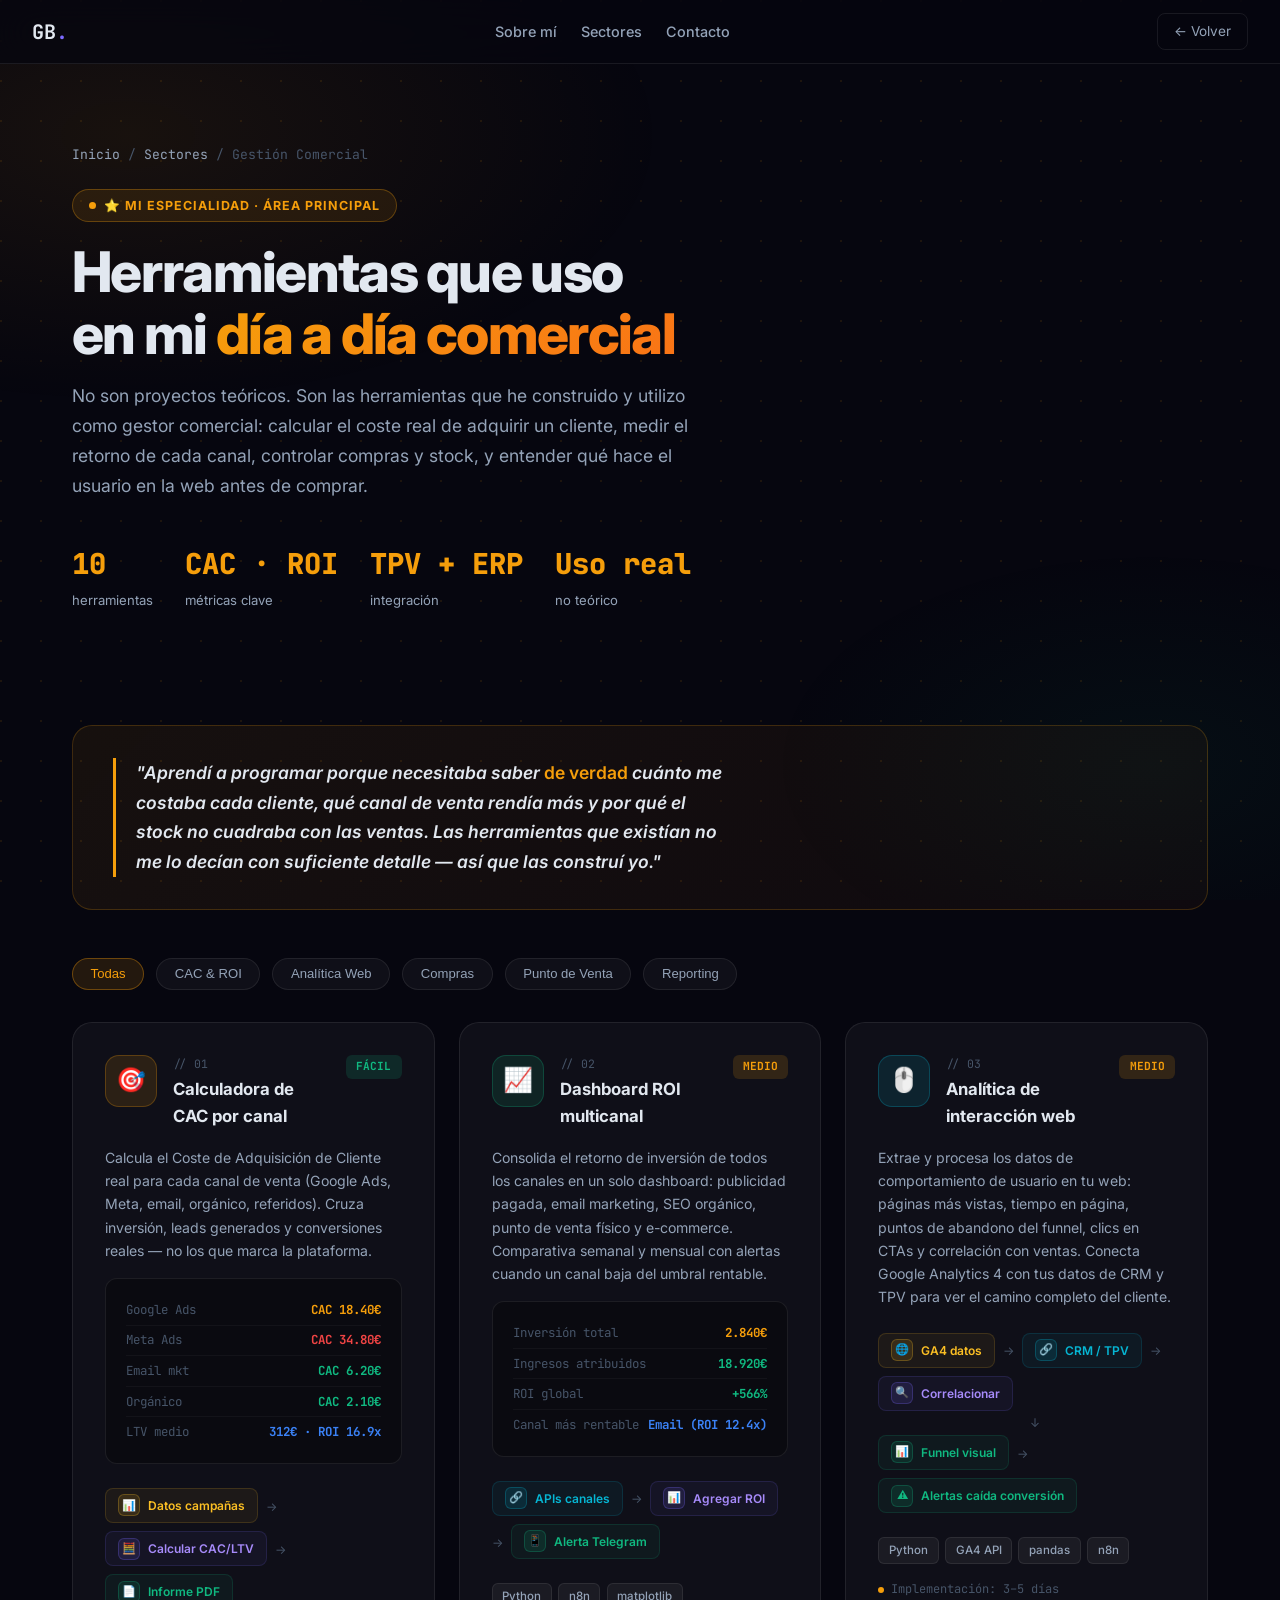
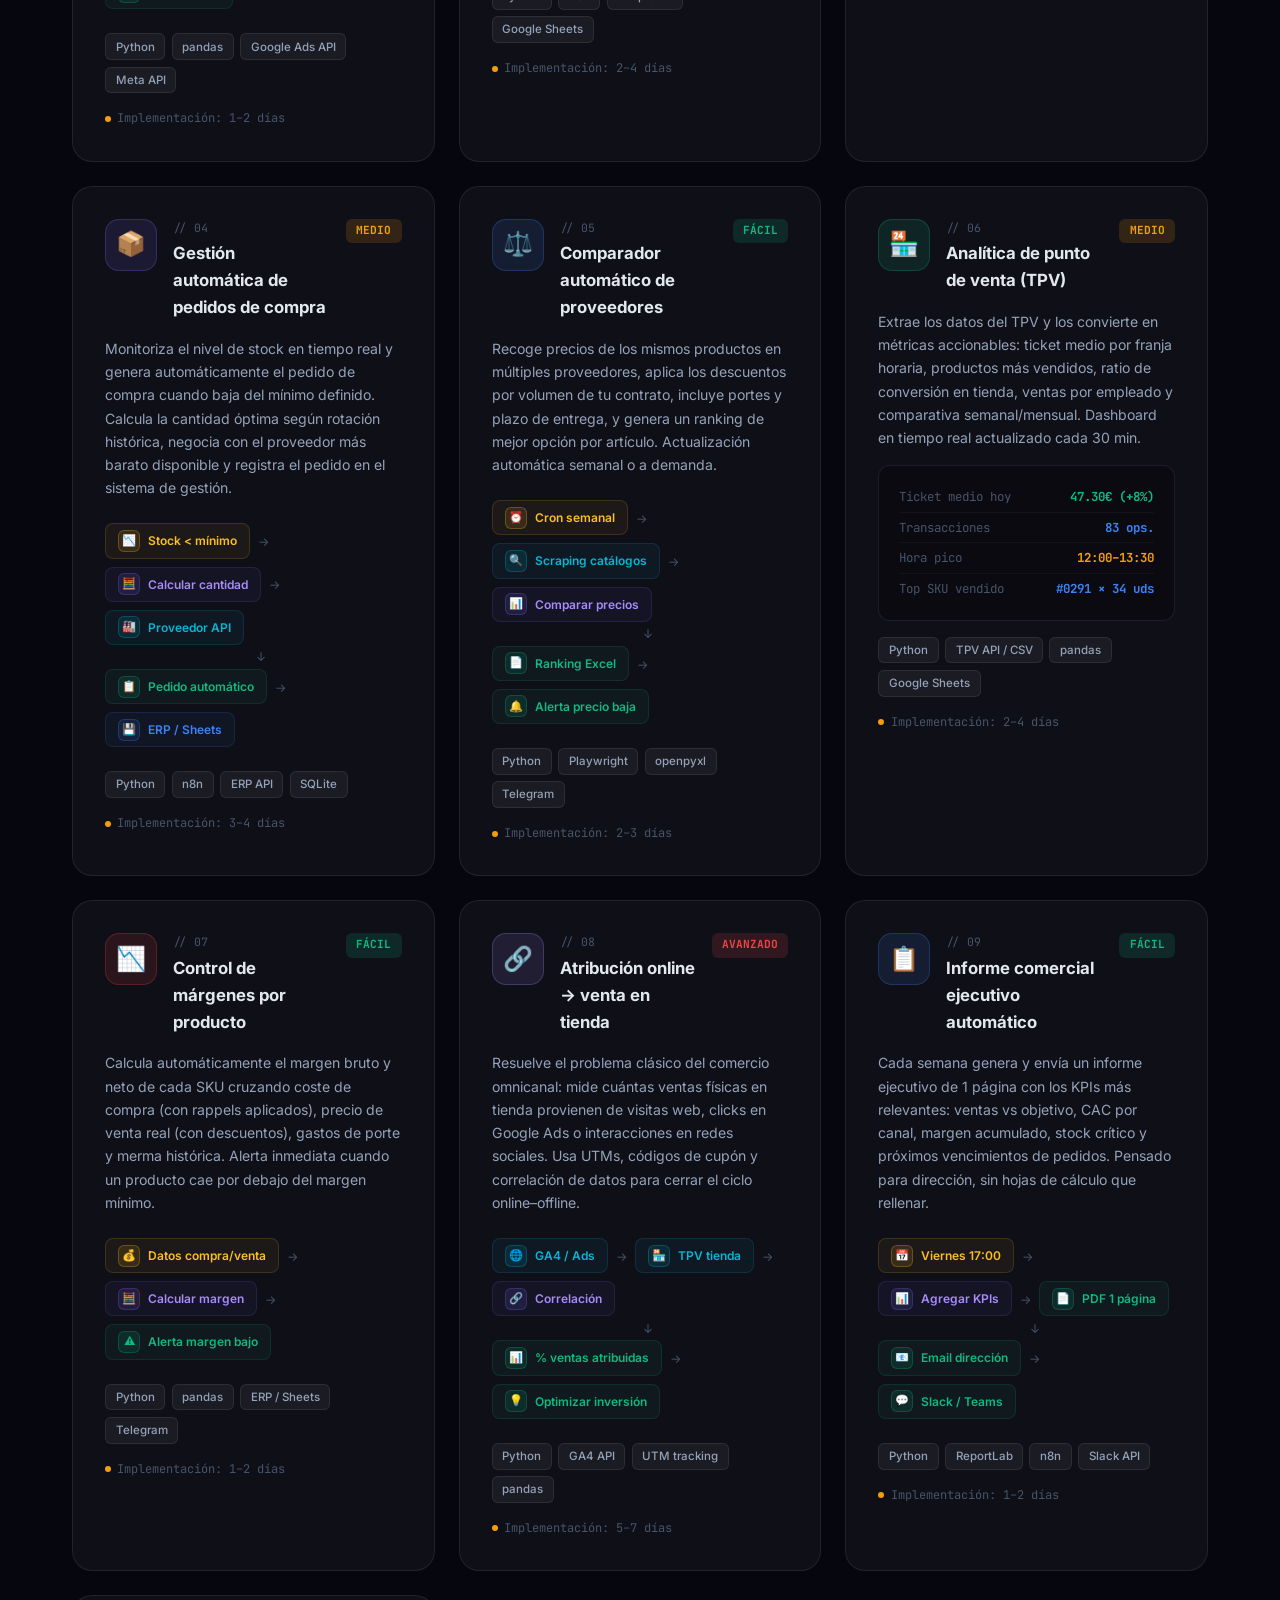
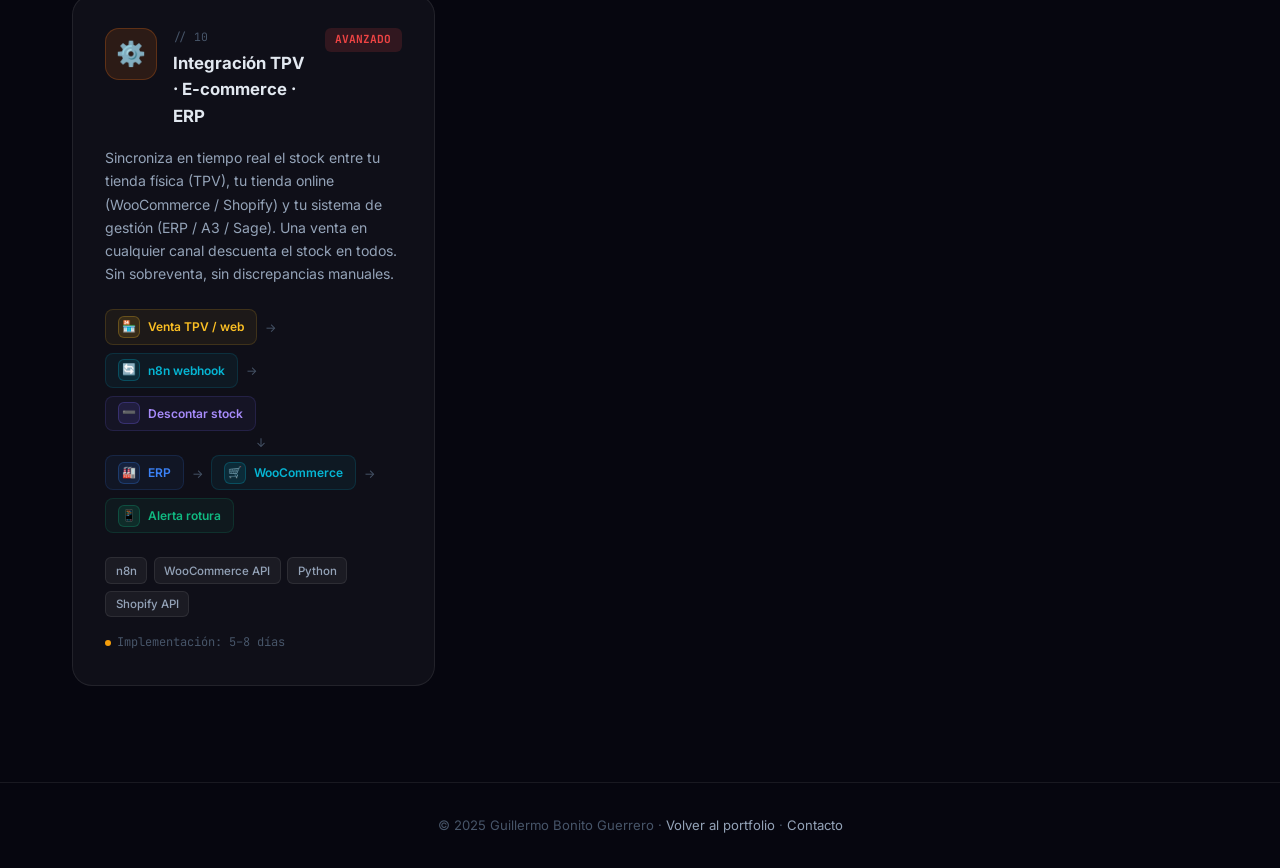
==== commit 5bb29c1b: "Remove all GitHub links and buttons from all pages" ====
--- a/comercio.html
+++ b/comercio.html
@@ -225,7 +225,6 @@
       </div>
       <div class="pcard-tags"><span class="tag">Python</span><span class="tag">pandas</span><span class="tag">Google Ads API</span><span class="tag">Meta API</span></div>
       <div class="pcard-time"><div class="dot"></div>Implementación: 1–2 días</div>
-      <a href="https://github.com/guillermobg08-a11y" target="_blank" class="pcard-cta">Ver código →</a>
     </div>
 
     <!-- 02 DASHBOARD ROI MULTICANAL -->
@@ -256,7 +255,6 @@
       </div>
       <div class="pcard-tags"><span class="tag">Python</span><span class="tag">n8n</span><span class="tag">matplotlib</span><span class="tag">Google Sheets</span></div>
       <div class="pcard-time"><div class="dot"></div>Implementación: 2–4 días</div>
-      <a href="https://github.com/guillermobg08-a11y" target="_blank" class="pcard-cta">Ver código →</a>
     </div>
 
     <!-- 03 ANALÍTICA DE INTERACCIÓN WEB -->
@@ -287,7 +285,6 @@
       </div>
       <div class="pcard-tags"><span class="tag">Python</span><span class="tag">GA4 API</span><span class="tag">pandas</span><span class="tag">n8n</span></div>
       <div class="pcard-time"><div class="dot"></div>Implementación: 3–5 días</div>
-      <a href="https://github.com/guillermobg08-a11y" target="_blank" class="pcard-cta">Ver código →</a>
     </div>
 
     <!-- 04 GESTIÓN DE PEDIDOS DE COMPRA -->
@@ -318,7 +315,6 @@
       </div>
       <div class="pcard-tags"><span class="tag">Python</span><span class="tag">n8n</span><span class="tag">ERP API</span><span class="tag">SQLite</span></div>
       <div class="pcard-time"><div class="dot"></div>Implementación: 3–4 días</div>
-      <a href="https://github.com/guillermobg08-a11y" target="_blank" class="pcard-cta">Ver código →</a>
     </div>
 
     <!-- 05 COMPARADOR DE PROVEEDORES -->
@@ -349,7 +345,6 @@
       </div>
       <div class="pcard-tags"><span class="tag">Python</span><span class="tag">Playwright</span><span class="tag">openpyxl</span><span class="tag">Telegram</span></div>
       <div class="pcard-time"><div class="dot"></div>Implementación: 2–3 días</div>
-      <a href="https://github.com/guillermobg08-a11y" target="_blank" class="pcard-cta">Ver código →</a>
     </div>
 
     <!-- 06 ANALÍTICA TPV -->
@@ -371,7 +366,6 @@
       </div>
       <div class="pcard-tags"><span class="tag">Python</span><span class="tag">TPV API / CSV</span><span class="tag">pandas</span><span class="tag">Google Sheets</span></div>
       <div class="pcard-time"><div class="dot"></div>Implementación: 2–4 días</div>
-      <a href="https://github.com/guillermobg08-a11y" target="_blank" class="pcard-cta">Ver código →</a>
     </div>
 
     <!-- 07 CONTROL DE MÁRGENES -->
@@ -396,7 +390,6 @@
       </div>
       <div class="pcard-tags"><span class="tag">Python</span><span class="tag">pandas</span><span class="tag">ERP / Sheets</span><span class="tag">Telegram</span></div>
       <div class="pcard-time"><div class="dot"></div>Implementación: 1–2 días</div>
-      <a href="https://github.com/guillermobg08-a11y" target="_blank" class="pcard-cta">Ver código →</a>
     </div>
 
     <!-- 08 SEGUIMIENTO DE CAMPAÑAS ONLINE–OFFLINE -->
@@ -427,7 +420,6 @@
       </div>
       <div class="pcard-tags"><span class="tag">Python</span><span class="tag">GA4 API</span><span class="tag">UTM tracking</span><span class="tag">pandas</span></div>
       <div class="pcard-time"><div class="dot"></div>Implementación: 5–7 días</div>
-      <a href="https://github.com/guillermobg08-a11y" target="_blank" class="pcard-cta">Ver código →</a>
     </div>
 
     <!-- 09 INFORME COMERCIAL EJECUTIVO -->
@@ -458,7 +450,6 @@
       </div>
       <div class="pcard-tags"><span class="tag">Python</span><span class="tag">ReportLab</span><span class="tag">n8n</span><span class="tag">Slack API</span></div>
       <div class="pcard-time"><div class="dot"></div>Implementación: 1–2 días</div>
-      <a href="https://github.com/guillermobg08-a11y" target="_blank" class="pcard-cta">Ver código →</a>
     </div>
 
     <!-- 10 INTEGRACIÓN TPV–ECOMMERCE–ERP -->
@@ -491,13 +482,12 @@
       </div>
       <div class="pcard-tags"><span class="tag">n8n</span><span class="tag">WooCommerce API</span><span class="tag">Python</span><span class="tag">Shopify API</span></div>
       <div class="pcard-time"><div class="dot"></div>Implementación: 5–8 días</div>
-      <a href="https://github.com/guillermobg08-a11y" target="_blank" class="pcard-cta">Ver código →</a>
     </div>
 
   </div>
 
   <footer>
-    <p>© 2025 Guillermo Bonito Guerrero · <a href="index.html">Volver al portfolio</a> · <a href="https://github.com/guillermobg08-a11y" target="_blank">GitHub</a> · <a href="index.html#contacto">Contacto</a></p>
+    <p>© 2025 Guillermo Bonito Guerrero · <a href="index.html">Volver al portfolio</a> · <a href="index.html#contacto">Contacto</a></p>
   </footer>
 
   <script>
